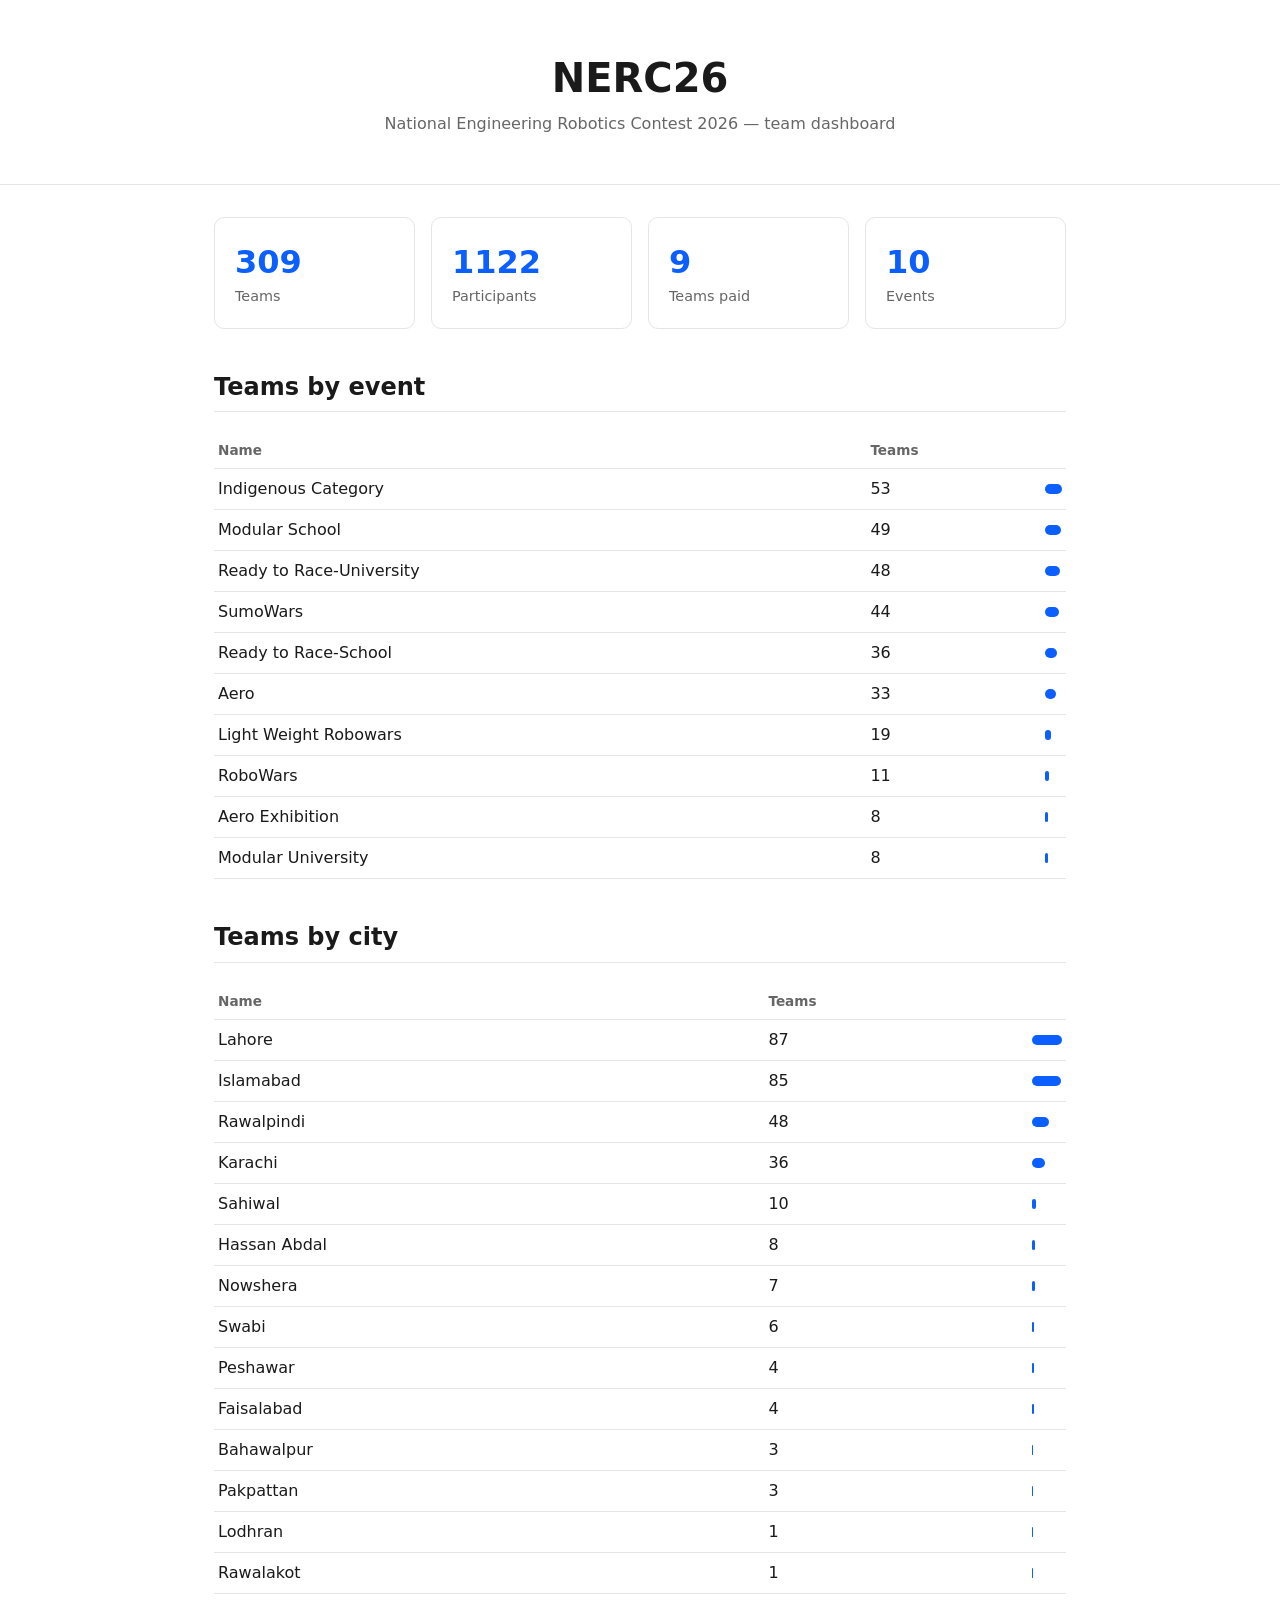
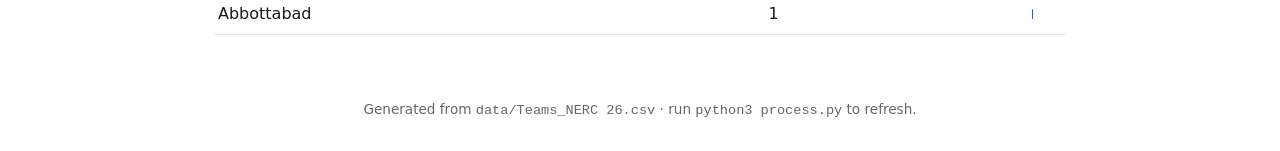
==== docs/index.html @ ea6c5599 "Initial commit: NERC26 dashboard and seeding tools Co-Authored-By: Claude Opus 4.8 <noreply@anthropi" ====
<!DOCTYPE html>
<html lang="en">
<head>
  <meta charset="utf-8" />
  <meta name="viewport" content="width=device-width, initial-scale=1" />
  <title>NERC26</title>
  <style>
    :root { --fg: #1a1a1a; --muted: #666; --accent: #0b5fff; --line: #e5e5e5; }
    * { box-sizing: border-box; }
    body {
      font-family: -apple-system, system-ui, Segoe UI, Roboto, sans-serif;
      color: var(--fg); margin: 0; line-height: 1.5;
    }
    header {
      padding: 3rem 1.5rem; text-align: center;
      border-bottom: 1px solid var(--line);
    }
    header h1 { margin: 0 0 .25rem; font-size: 2.5rem; }
    header p { margin: 0; color: var(--muted); }
    main { max-width: 900px; margin: 0 auto; padding: 2rem 1.5rem; }
    .cards { display: grid; grid-template-columns: repeat(auto-fit, minmax(160px, 1fr)); gap: 1rem; }
    .card { border: 1px solid var(--line); border-radius: 10px; padding: 1.25rem; }
    .card .num { font-size: 2rem; font-weight: 700; color: var(--accent); }
    .card .label { color: var(--muted); font-size: .9rem; }
    h2 { margin-top: 2.5rem; border-bottom: 1px solid var(--line); padding-bottom: .4rem; }
    table { width: 100%; border-collapse: collapse; }
    th, td { text-align: left; padding: .5rem .25rem; border-bottom: 1px solid var(--line); }
    th { color: var(--muted); font-weight: 600; font-size: .85rem; }
    .bar { background: var(--accent); height: 10px; border-radius: 5px; }
    footer { color: var(--muted); text-align: center; padding: 2rem; font-size: .85rem; }
  </style>
</head>
<body>
  <header>
    <h1>NERC26</h1>
    <p>National Engineering Robotics Contest 2026 — team dashboard</p>
  </header>
  <main>
    <div class="cards" id="cards"></div>
    <h2>Teams by event</h2>
    <table id="events"><tbody></tbody></table>
    <h2>Teams by city</h2>
    <table id="cities"><tbody></tbody></table>
  </main>
  <footer>Generated from <code>data/Teams_NERC 26.csv</code> · run <code>python3 process.py</code> to refresh.</footer>

  <script>
    async function load() {
      const d = await fetch('data.json').then(r => r.json());

      const cards = [
        ['Teams', d.total_teams],
        ['Participants', d.total_participants],
        ['Teams paid', d.teams_paid],
        ['Events', Object.keys(d.by_event).length],
      ];
      document.getElementById('cards').innerHTML = cards.map(
        ([l, n]) => `<div class="card"><div class="num">${n}</div><div class="label">${l}</div></div>`
      ).join('');

      function fill(id, obj, max) {
        const top = Object.entries(obj).slice(0, max || 999);
        const peak = Math.max(...top.map(([, v]) => v));
        document.querySelector(`#${id} tbody`).innerHTML =
          `<tr><th>Name</th><th>Teams</th><th></th></tr>` +
          top.map(([k, v]) =>
            `<tr><td>${k || '(blank)'}</td><td>${v}</td>
             <td><div class="bar" style="width:${(v / peak) * 100}%"></div></td></tr>`
          ).join('');
      }
      fill('events', d.by_event);
      fill('cities', d.by_city, 15);
    }
    load();
  </script>
</body>
</html>
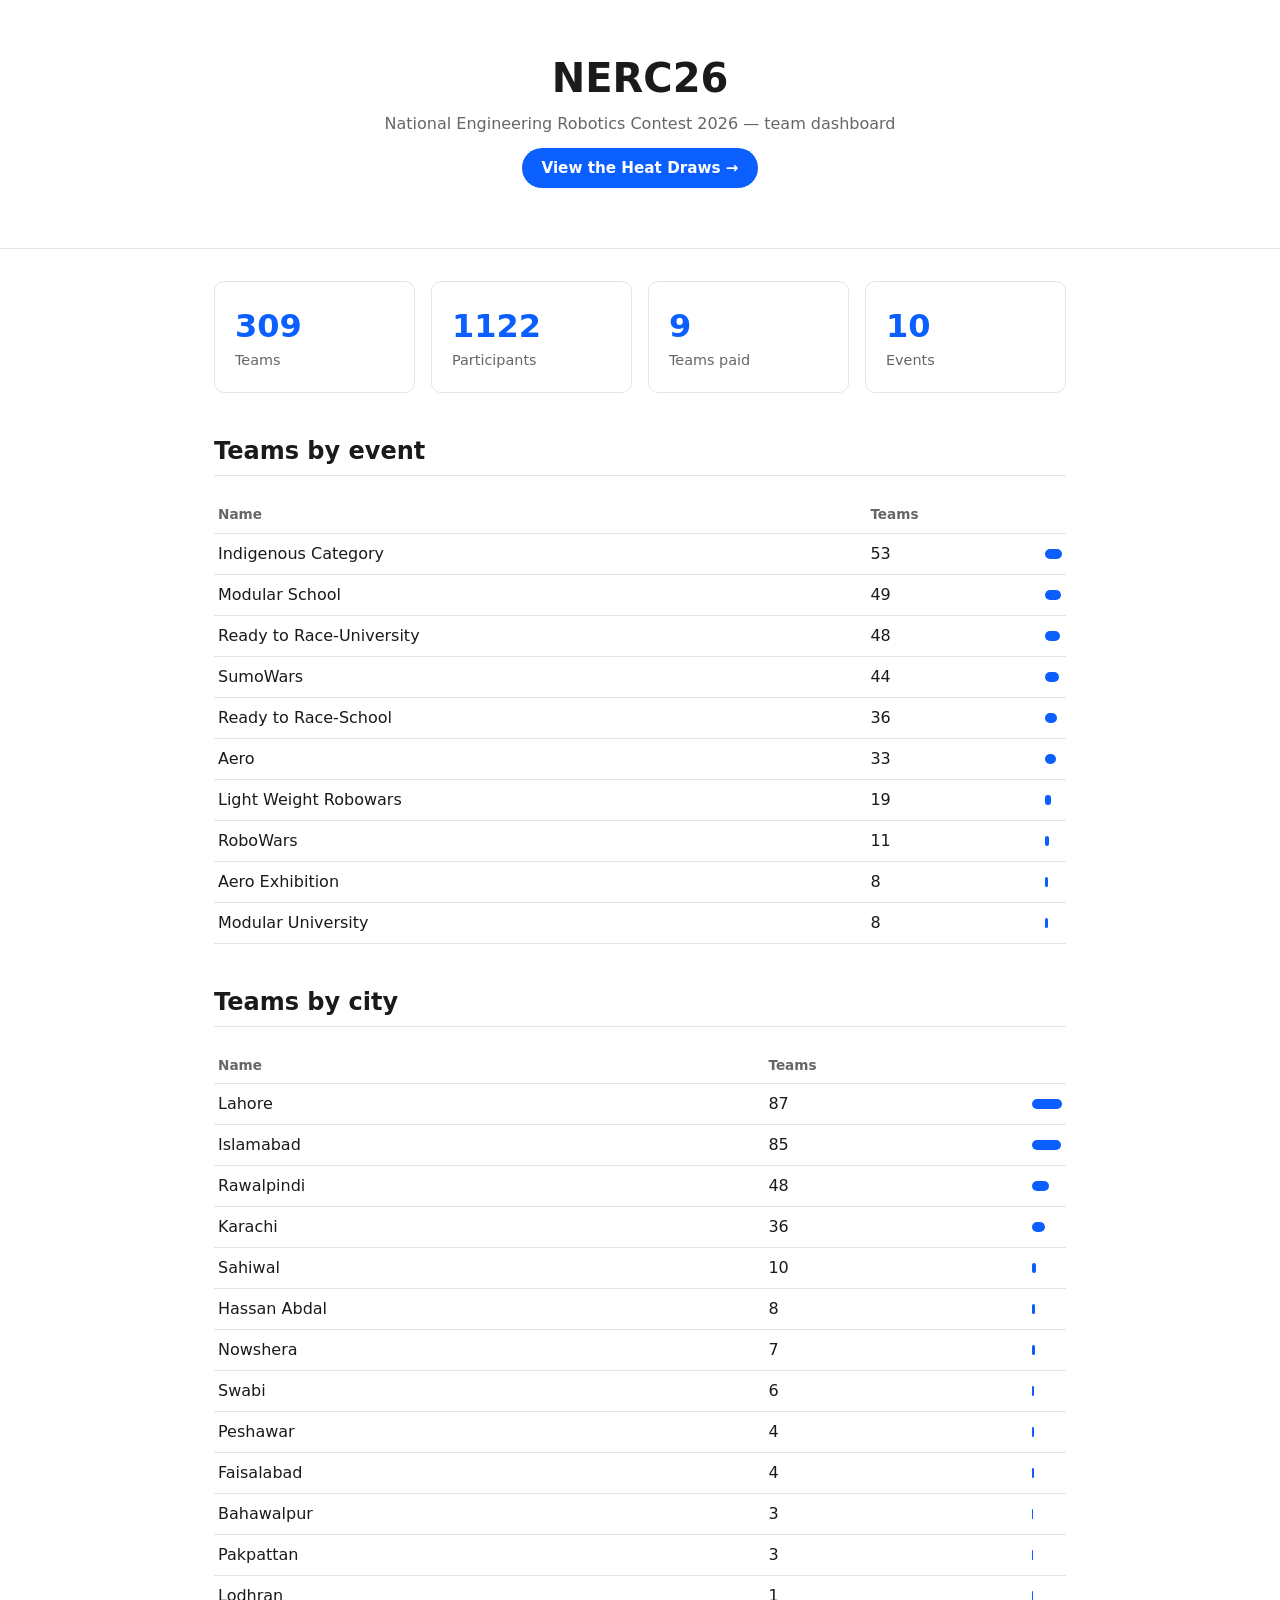
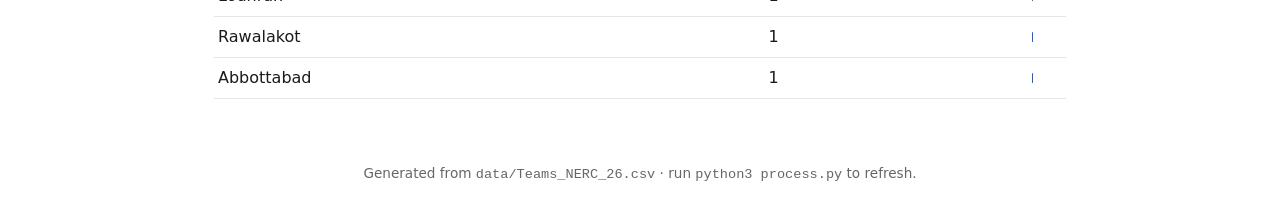
==== commit 447b6c54: "testing 1" ====
--- a/docs/index.html
+++ b/docs/index.html
@@ -16,7 +16,13 @@
       border-bottom: 1px solid var(--line);
     }
     header h1 { margin: 0 0 .25rem; font-size: 2.5rem; }
-    header p { margin: 0; color: var(--muted); }
+    header p { margin: 0 0 .75rem; color: var(--muted); }
+    .cta {
+      display: inline-block; text-decoration: none; font-weight: 700;
+      background: var(--accent); color: #fff; padding: .55rem 1.2rem;
+      border-radius: 999px; font-size: .95rem;
+    }
+    .cta:hover { opacity: .9; }
     main { max-width: 900px; margin: 0 auto; padding: 2rem 1.5rem; }
     .cards { display: grid; grid-template-columns: repeat(auto-fit, minmax(160px, 1fr)); gap: 1rem; }
     .card { border: 1px solid var(--line); border-radius: 10px; padding: 1.25rem; }
@@ -34,6 +40,7 @@
   <header>
     <h1>NERC26</h1>
     <p>National Engineering Robotics Contest 2026 — team dashboard</p>
+    <p><a class="cta" href="draws.html">View the Heat Draws →</a></p>
   </header>
   <main>
     <div class="cards" id="cards"></div>
@@ -42,7 +49,7 @@
     <h2>Teams by city</h2>
     <table id="cities"><tbody></tbody></table>
   </main>
-  <footer>Generated from <code>data/Teams_NERC 26.csv</code> · run <code>python3 process.py</code> to refresh.</footer>
+  <footer>Generated from <code>data/Teams_NERC_26.csv</code> · run <code>python3 process.py</code> to refresh.</footer>
 
   <script>
     async function load() {
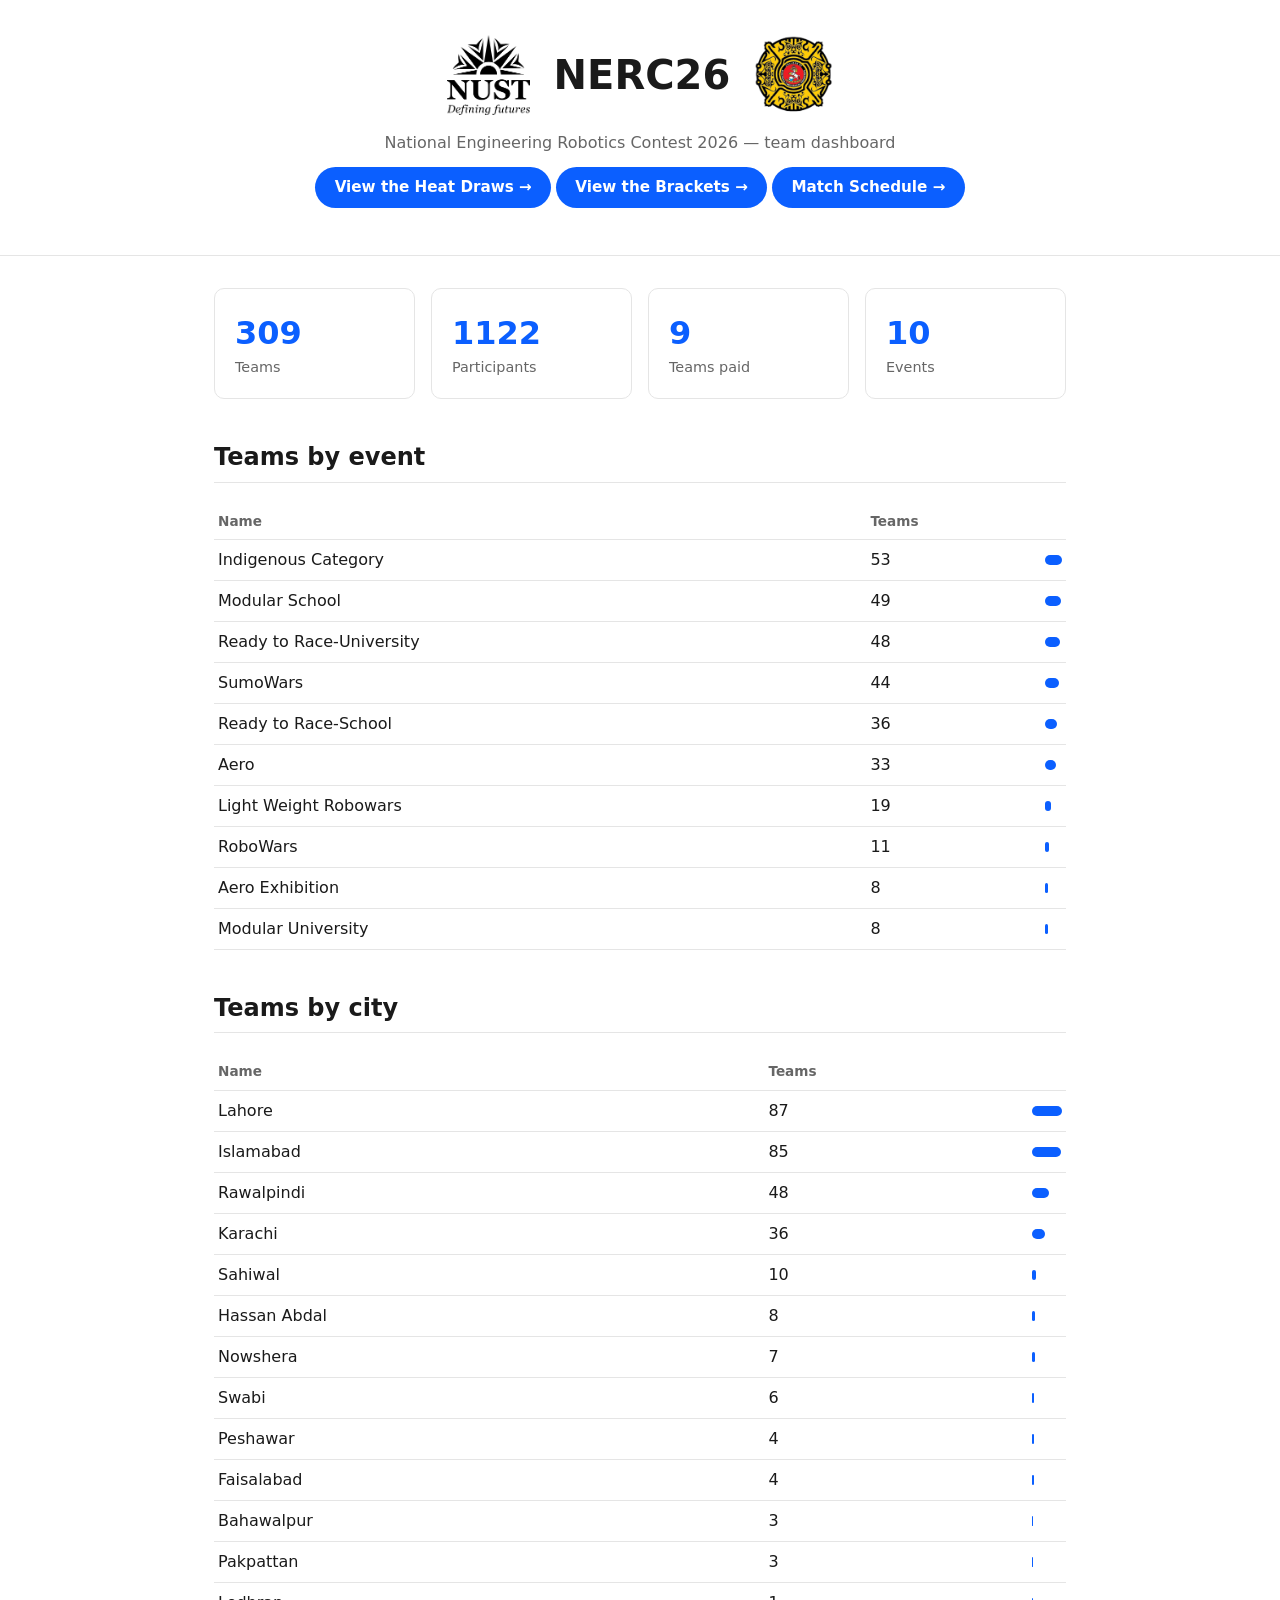
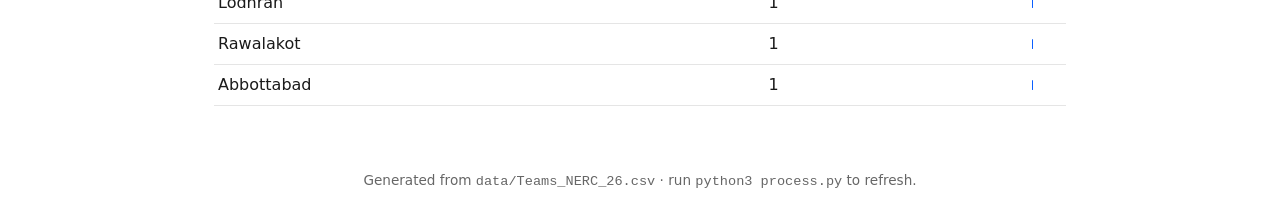
==== commit 1db49ba7: "testing2" ====
--- a/docs/index.html
+++ b/docs/index.html
@@ -12,11 +12,19 @@
       color: var(--fg); margin: 0; line-height: 1.5;
     }
     header {
-      padding: 3rem 1.5rem; text-align: center;
+      padding: 2.2rem 1.5rem; text-align: center;
       border-bottom: 1px solid var(--line);
     }
-    header h1 { margin: 0 0 .25rem; font-size: 2.5rem; }
+    .brandbar { display: flex; align-items: center; justify-content: center;
+      gap: 1.5rem; margin-bottom: 1rem; }
+    .brandbar img { height: 80px; width: auto; }
+    .brandbar h1 { margin: 0; font-size: 2.5rem; }
     header p { margin: 0 0 .75rem; color: var(--muted); }
+    @media (max-width: 600px) {
+      .brandbar { gap: .8rem; }
+      .brandbar img { height: 46px; }
+      .brandbar h1 { font-size: 1.5rem; }
+    }
     .cta {
       display: inline-block; text-decoration: none; font-weight: 700;
       background: var(--accent); color: #fff; padding: .55rem 1.2rem;
@@ -38,9 +46,15 @@
 </head>
 <body>
   <header>
-    <h1>NERC26</h1>
+    <div class="brandbar">
+      <img src="nust.png" alt="NUST" />
+      <h1>NERC26</h1>
+      <img src="ceme.png" alt="CEME" />
+    </div>
     <p>National Engineering Robotics Contest 2026 — team dashboard</p>
-    <p><a class="cta" href="draws.html">View the Heat Draws →</a></p>
+    <p><a class="cta" href="draws.html">View the Heat Draws →</a>
+       <a class="cta" href="bracket.html">View the Brackets →</a>
+       <a class="cta" href="schedule.html">Match Schedule →</a></p>
   </header>
   <main>
     <div class="cards" id="cards"></div>
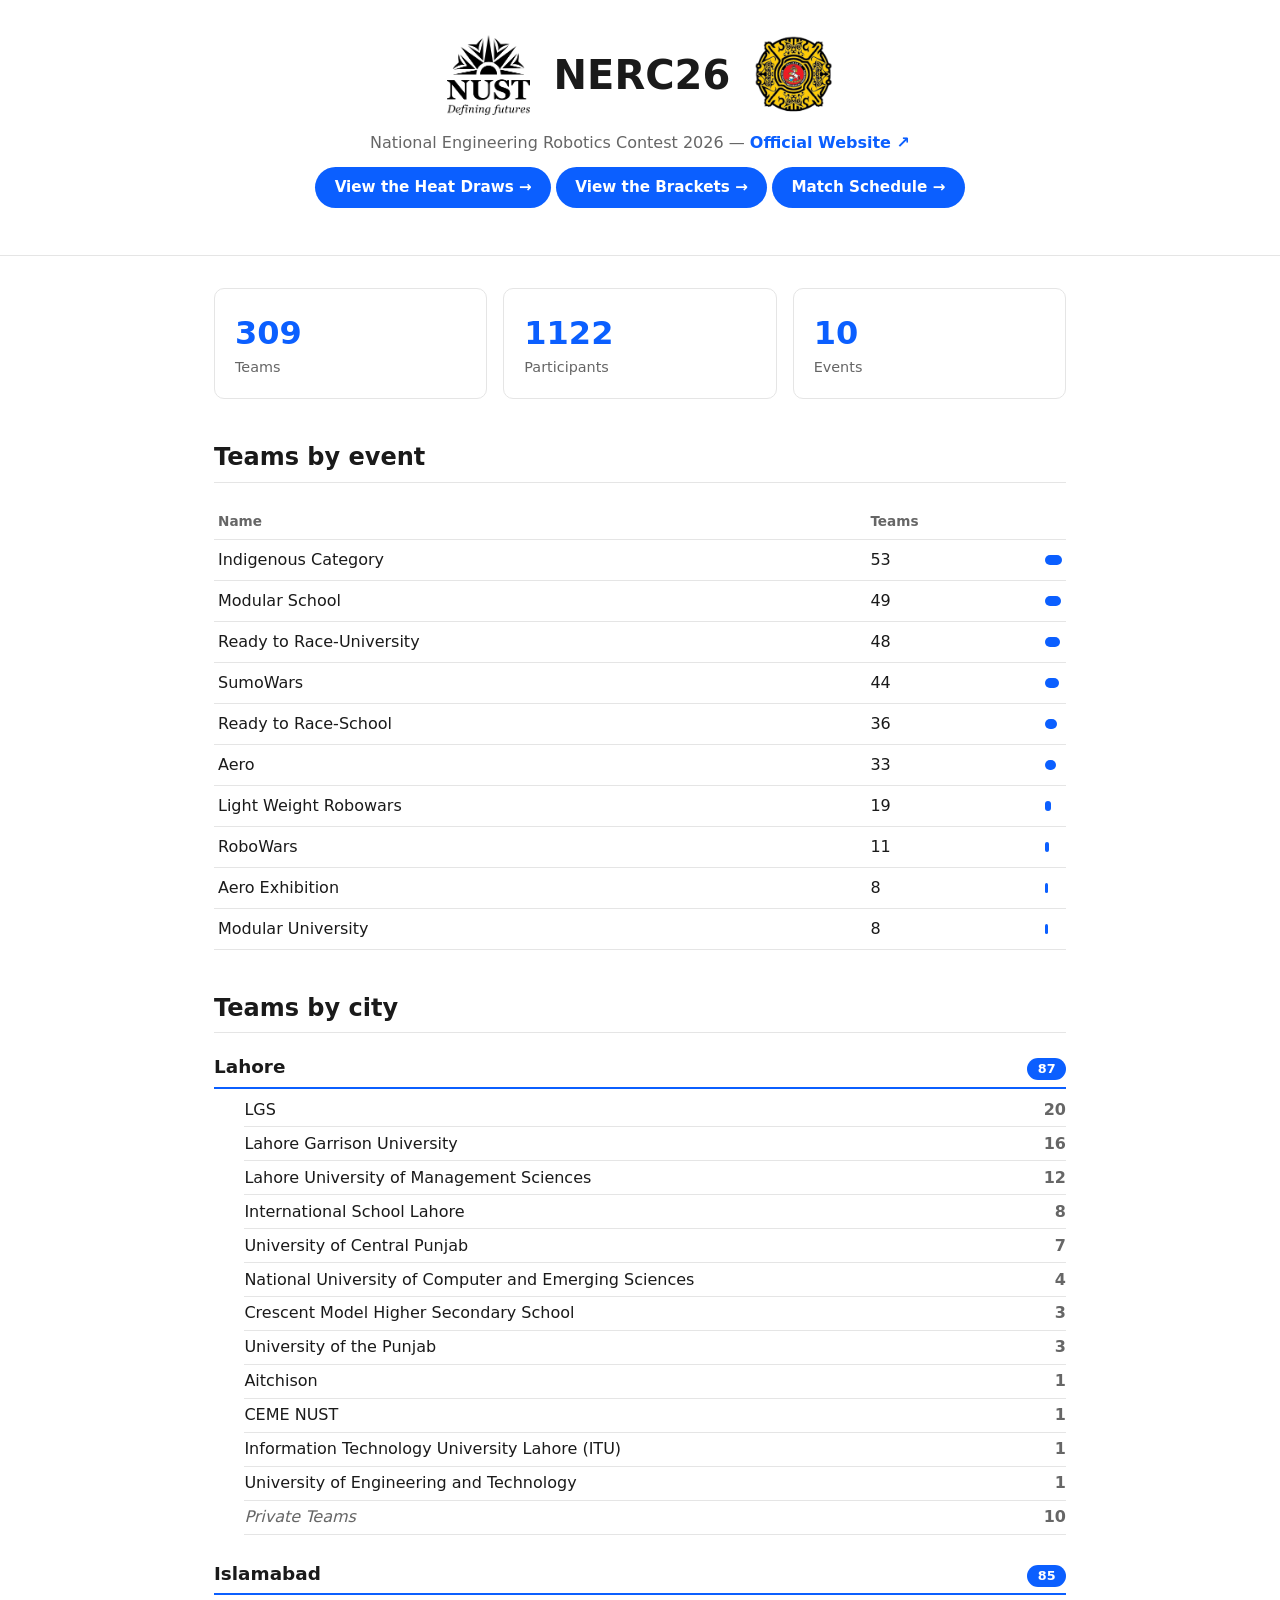
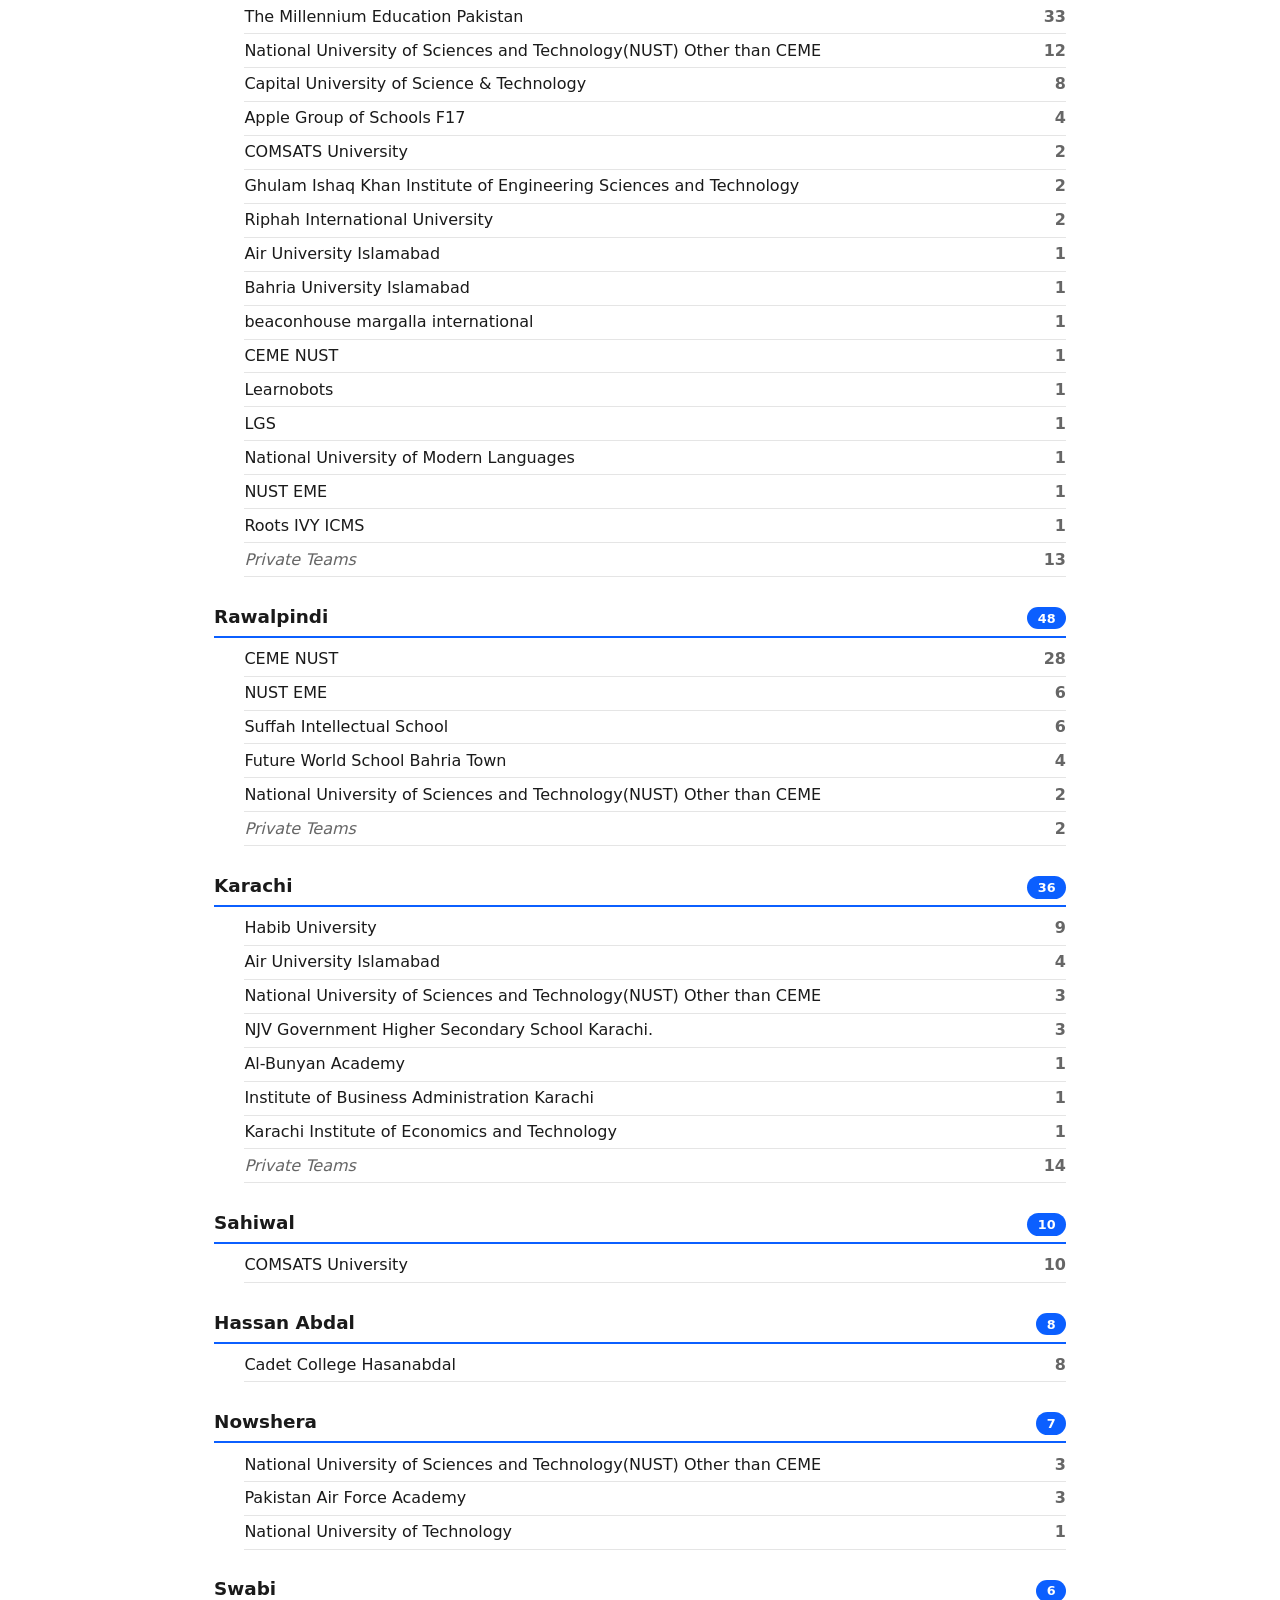
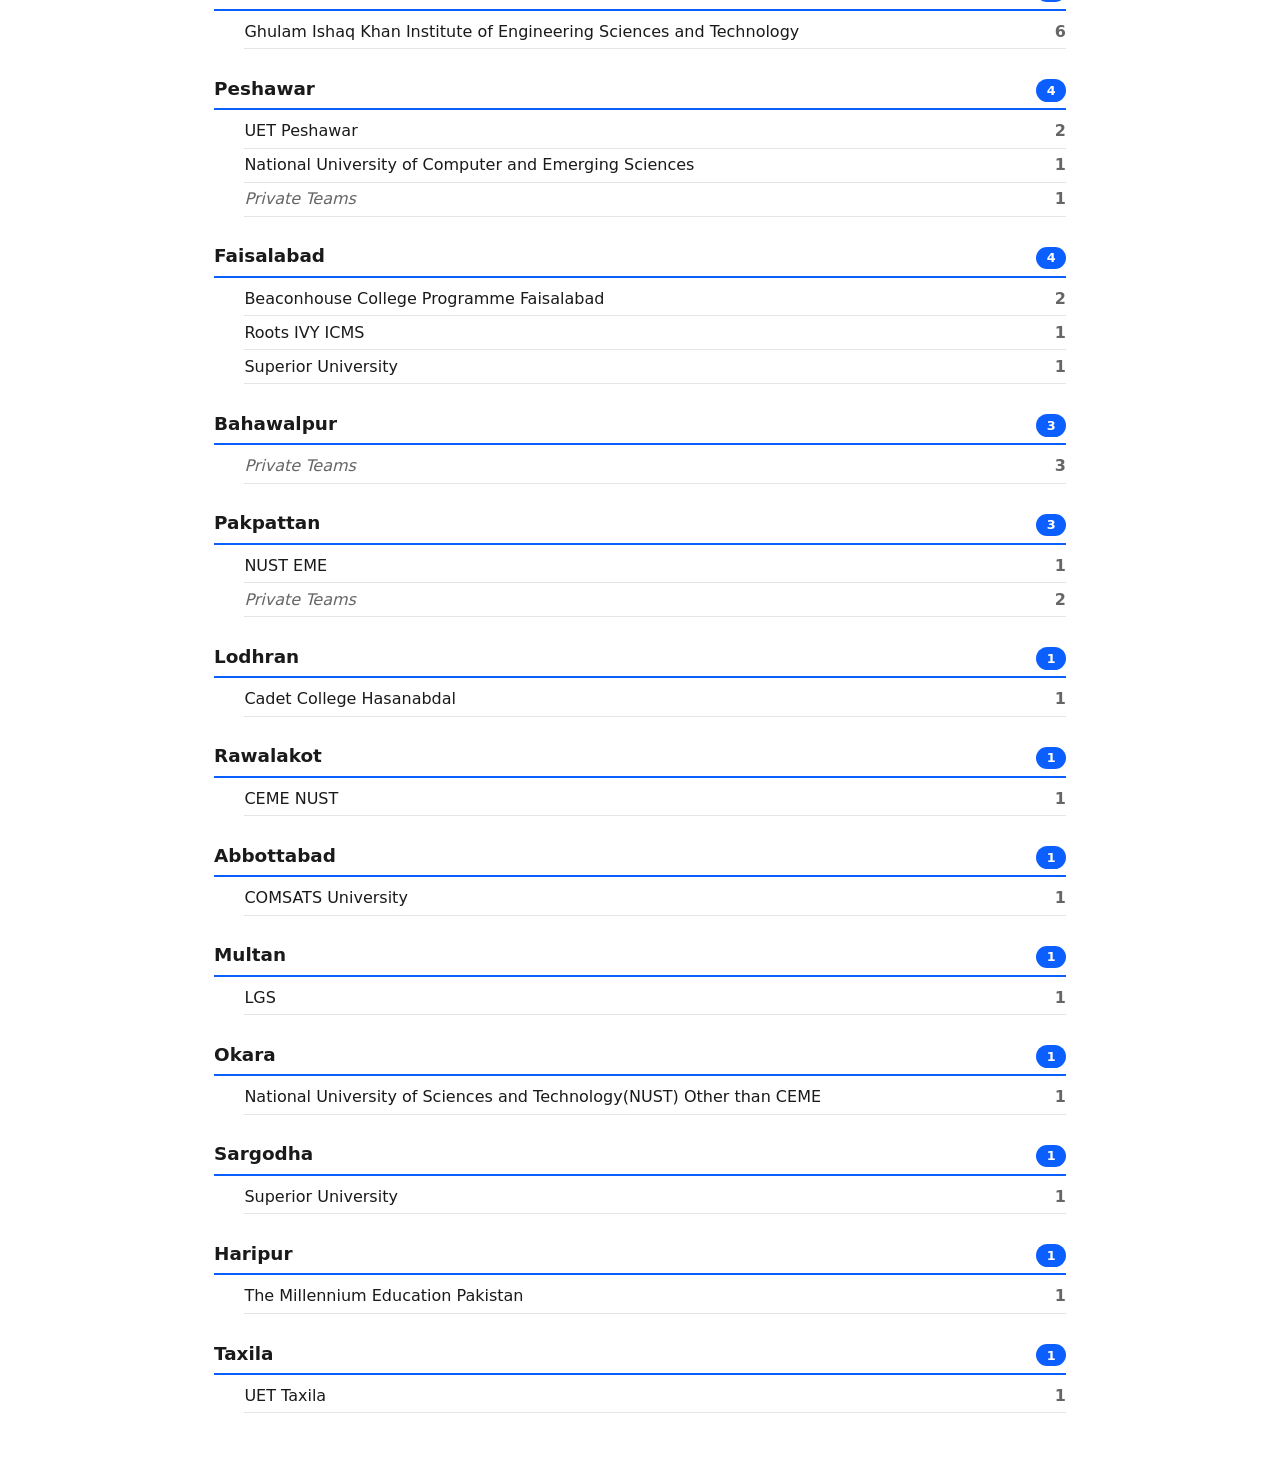
==== commit e14d992e: "Update website: 2026-06-09 09:55" ====
--- a/docs/index.html
+++ b/docs/index.html
@@ -41,7 +41,23 @@
     th, td { text-align: left; padding: .5rem .25rem; border-bottom: 1px solid var(--line); }
     th { color: var(--muted); font-weight: 600; font-size: .85rem; }
     .bar { background: var(--accent); height: 10px; border-radius: 5px; }
-    footer { color: var(--muted); text-align: center; padding: 2rem; font-size: .85rem; }
+
+    /* Teams by city -> institution breakdown */
+    .city { margin-bottom: 1.6rem; }
+    .city-head { display: flex; align-items: baseline; gap: .6rem;
+      border-bottom: 2px solid var(--accent); padding-bottom: .35rem; margin-bottom: .3rem; }
+    .city-head .name { font-size: 1.15rem; font-weight: 700; }
+    .city-head .count { margin-left: auto; background: var(--accent); color: #fff;
+      border-radius: 999px; padding: .1rem .65rem; font-size: .8rem; font-weight: 700;
+      font-variant-numeric: tabular-nums; }
+    ol.insts { margin: .25rem 0 0; padding: 0 0 0 1.9rem; }
+    ol.insts li { display: flex; align-items: baseline; gap: 1rem; padding: .28rem 0;
+      border-bottom: 1px solid var(--line); }
+    ol.insts li::marker { color: var(--muted); font-size: .85rem; }
+    ol.insts .iname { flex: 1; min-width: 0; }
+    ol.insts .icount { flex: 0 0 auto; color: var(--muted); font-weight: 700;
+      font-variant-numeric: tabular-nums; }
+    ol.insts li.private .iname { color: var(--muted); font-style: italic; }
   </style>
 </head>
 <body>
@@ -51,7 +67,7 @@
       <h1>NERC26</h1>
       <img src="ceme.png" alt="CEME" />
     </div>
-    <p>National Engineering Robotics Contest 2026 — team dashboard</p>
+    <p>National Engineering Robotics Contest 2026 — <a href="https://www.dmtsnust.com/" target="_blank" rel="noopener" style="color:var(--accent);font-weight:600;text-decoration:none">Official Website ↗</a></p>
     <p><a class="cta" href="draws.html">View the Heat Draws →</a>
        <a class="cta" href="bracket.html">View the Brackets →</a>
        <a class="cta" href="schedule.html">Match Schedule →</a></p>
@@ -61,18 +77,16 @@
     <h2>Teams by event</h2>
     <table id="events"><tbody></tbody></table>
     <h2>Teams by city</h2>
-    <table id="cities"><tbody></tbody></table>
+    <div id="cities"></div>
   </main>
-  <footer>Generated from <code>data/Teams_NERC_26.csv</code> · run <code>python3 process.py</code> to refresh.</footer>
 
   <script>
     async function load() {
-      const d = await fetch('data.json').then(r => r.json());
+      const d = await fetch('data.json', { cache: 'no-store' }).then(r => r.json());
 
       const cards = [
         ['Teams', d.total_teams],
         ['Participants', d.total_participants],
-        ['Teams paid', d.teams_paid],
         ['Events', Object.keys(d.by_event).length],
       ];
       document.getElementById('cards').innerHTML = cards.map(
@@ -90,7 +104,21 @@
           ).join('');
       }
       fill('events', d.by_event);
-      fill('cities', d.by_city, 15);
+
+      document.getElementById('cities').innerHTML =
+        Object.entries(d.by_city_detail || {}).map(([city, info]) => `
+          <div class="city">
+            <div class="city-head"><span class="name">${city || '(blank)'}</span>
+              <span class="count">${info.total}</span></div>
+            <ol class="insts">
+              ${info.institutions.map(i =>
+                `<li${i.name === 'Private Teams' ? ' class="private"' : ''}>
+                   <span class="iname">${i.name}</span>
+                   <span class="icount">${i.count}</span></li>`
+              ).join('')}
+            </ol>
+          </div>`
+        ).join('');
     }
     load();
   </script>
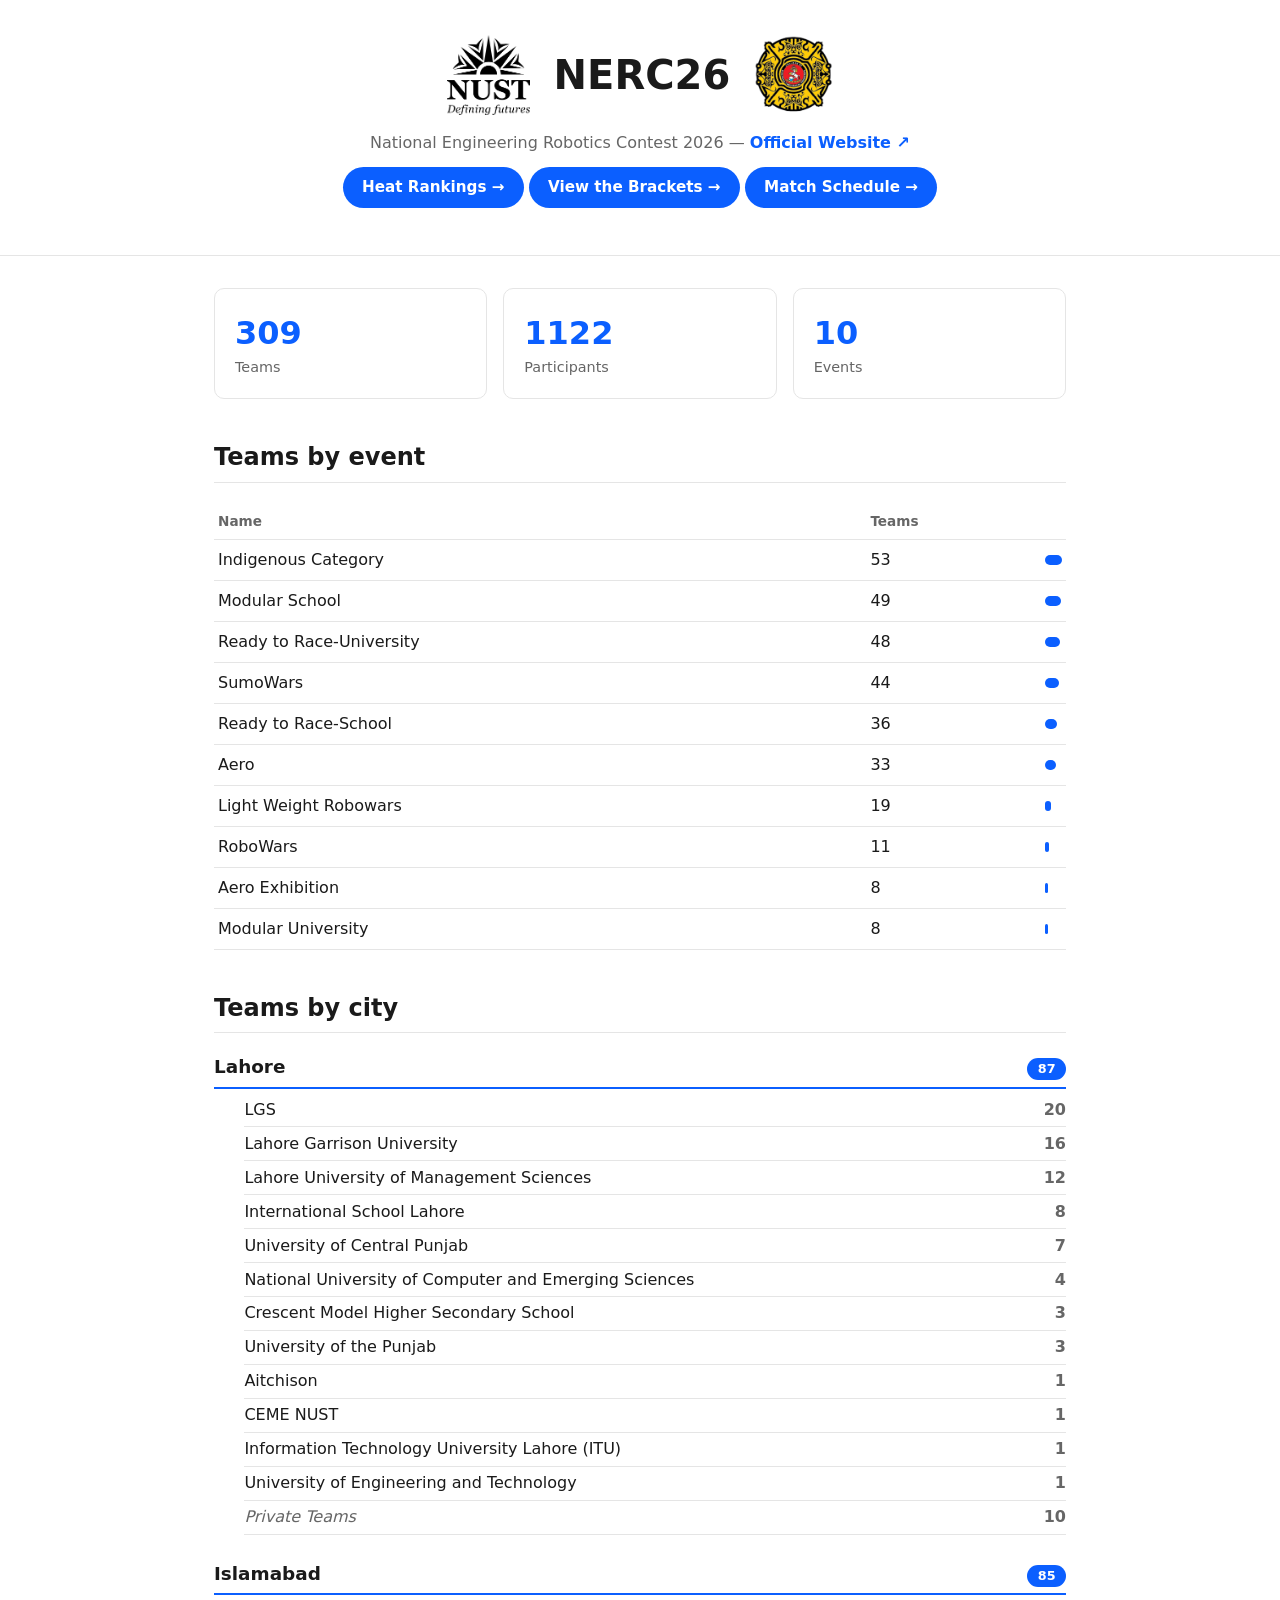
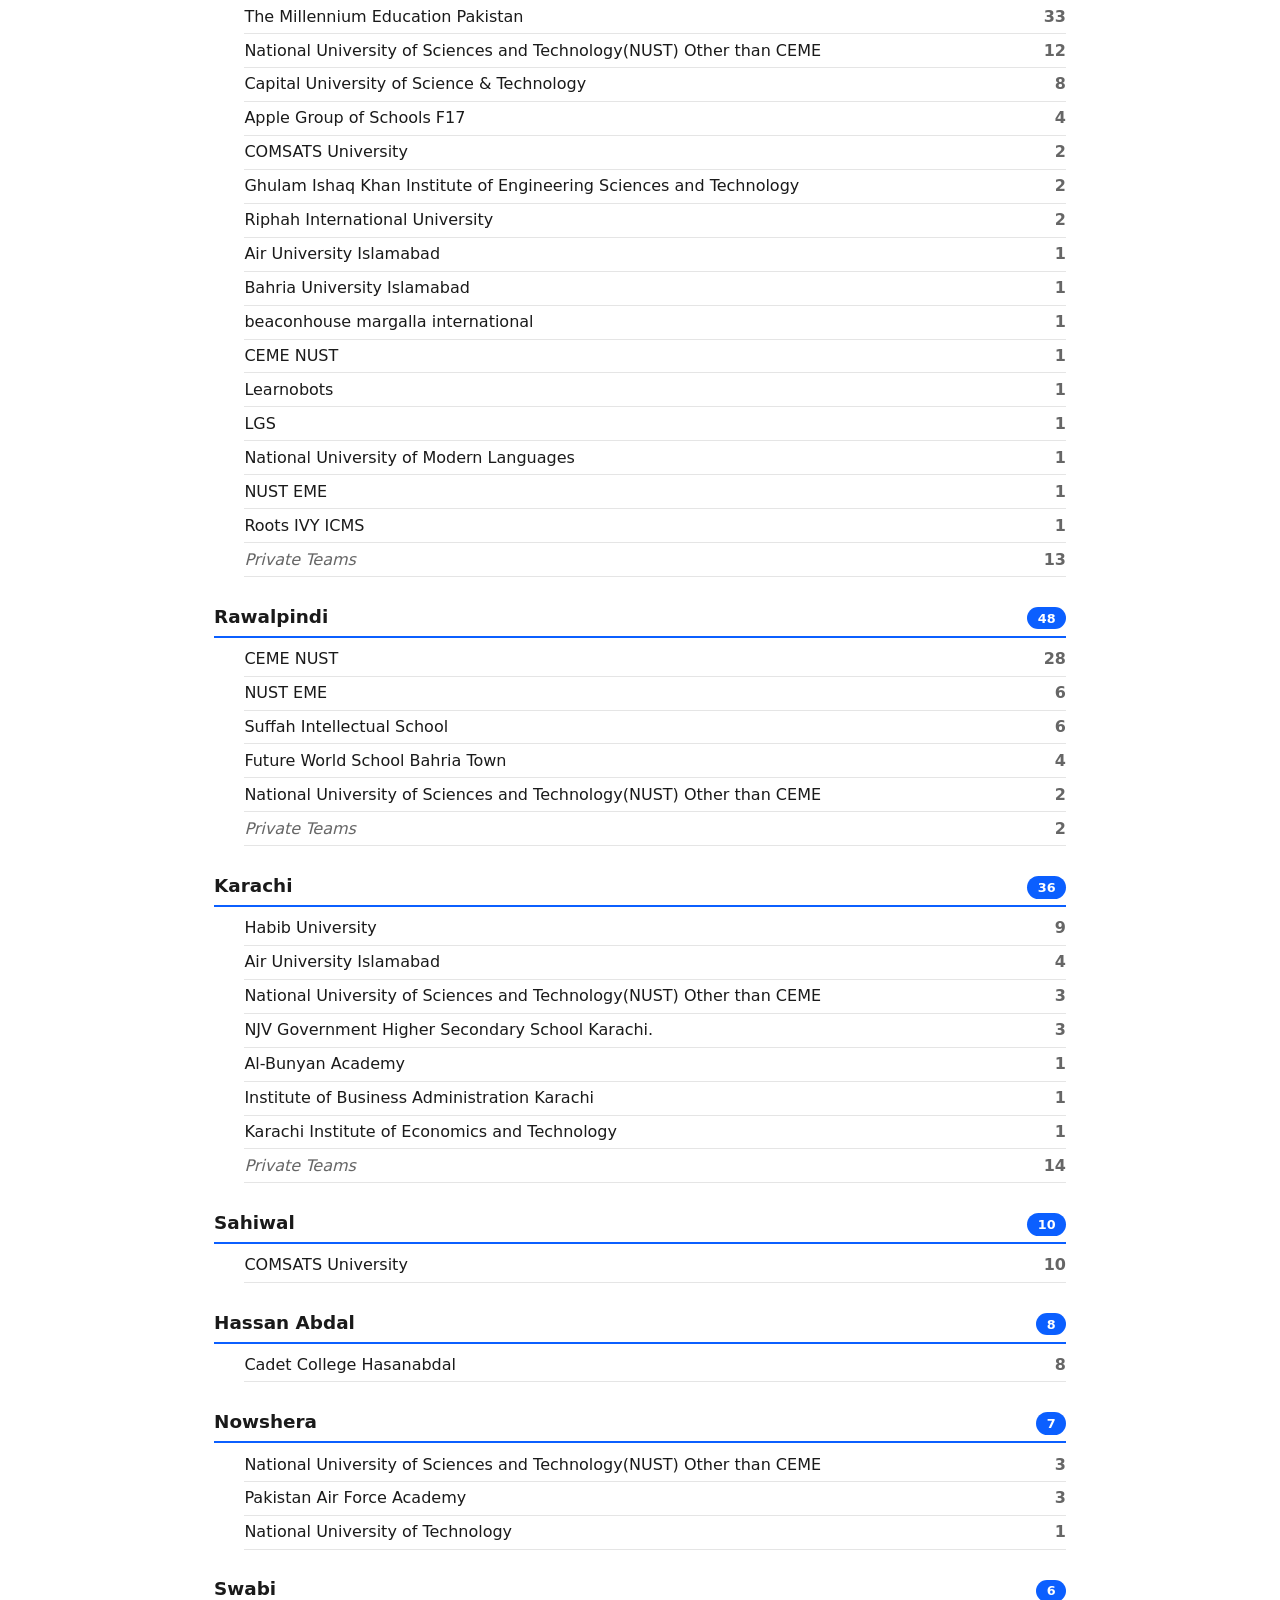
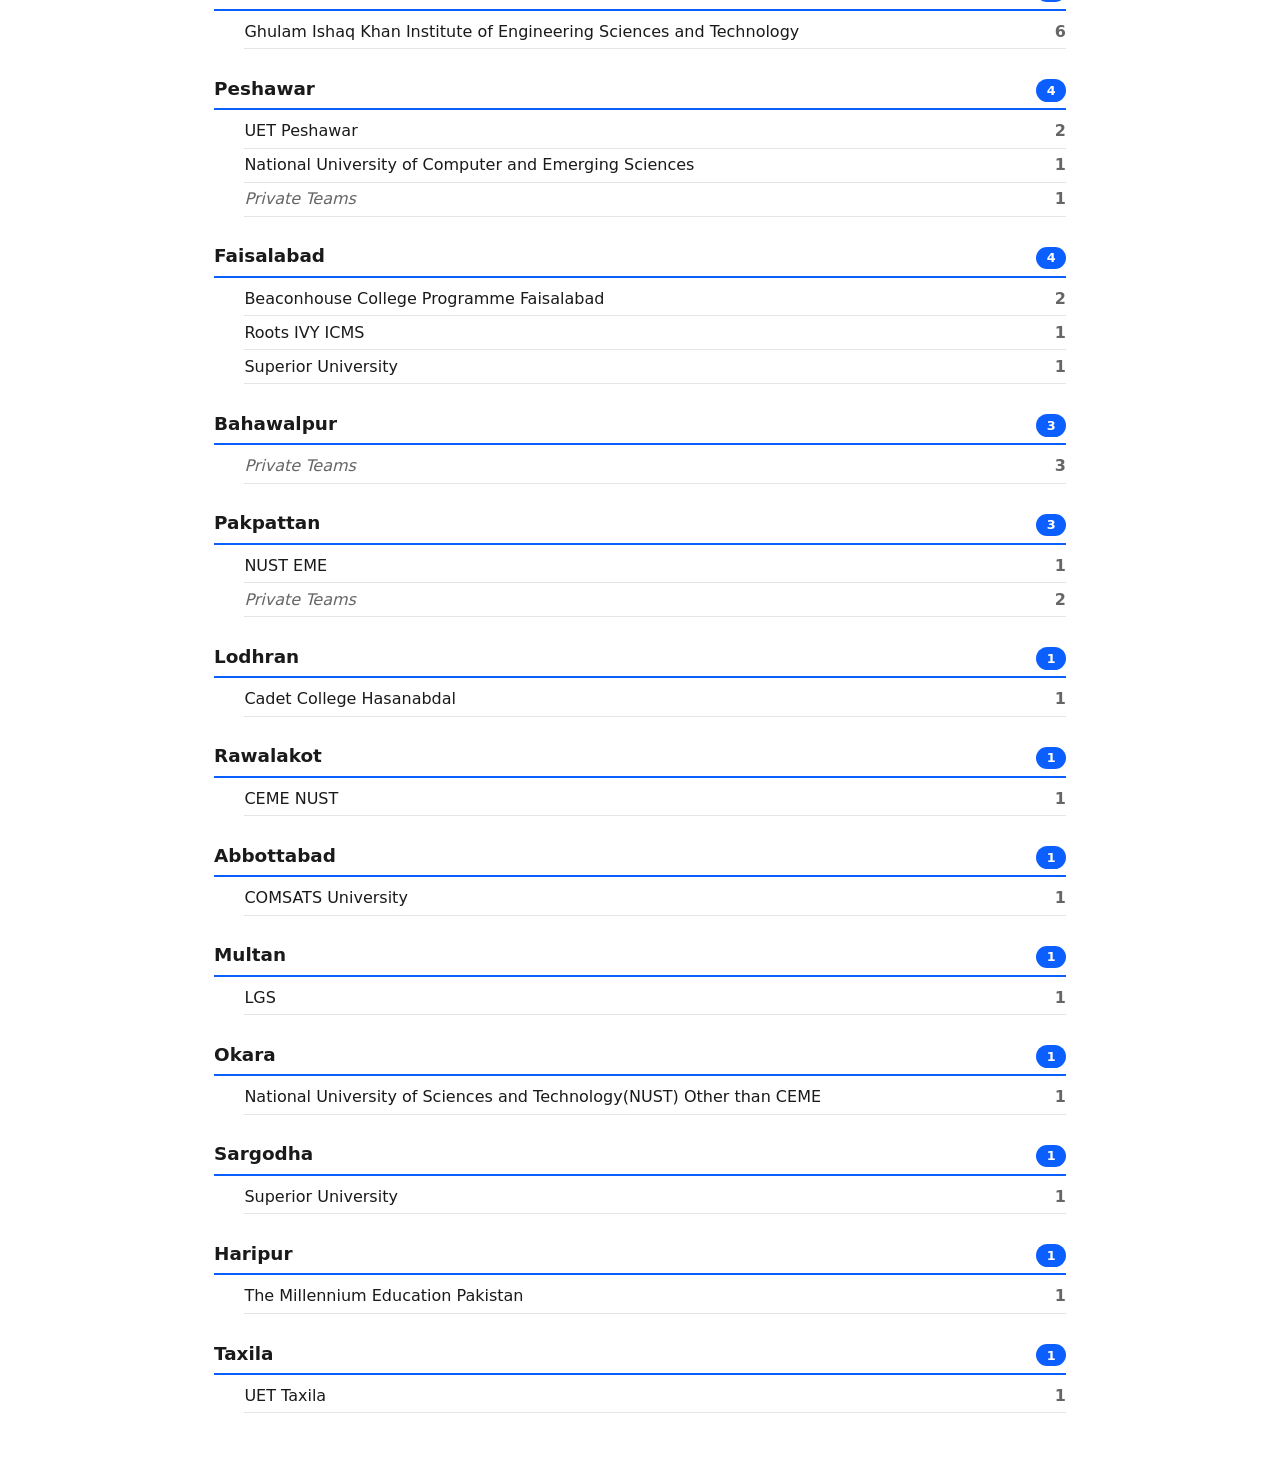
==== commit a77e3587: "Update website: 2026-06-11 19:37" ====
--- a/docs/index.html
+++ b/docs/index.html
@@ -68,7 +68,7 @@
       <img src="ceme.png" alt="CEME" />
     </div>
     <p>National Engineering Robotics Contest 2026 — <a href="https://www.dmtsnust.com/" target="_blank" rel="noopener" style="color:var(--accent);font-weight:600;text-decoration:none">Official Website ↗</a></p>
-    <p><a class="cta" href="draws.html">View the Heat Draws →</a>
+    <p><a class="cta" href="rankings.html">Heat Rankings →</a>
        <a class="cta" href="bracket.html">View the Brackets →</a>
        <a class="cta" href="schedule.html">Match Schedule →</a></p>
   </header>
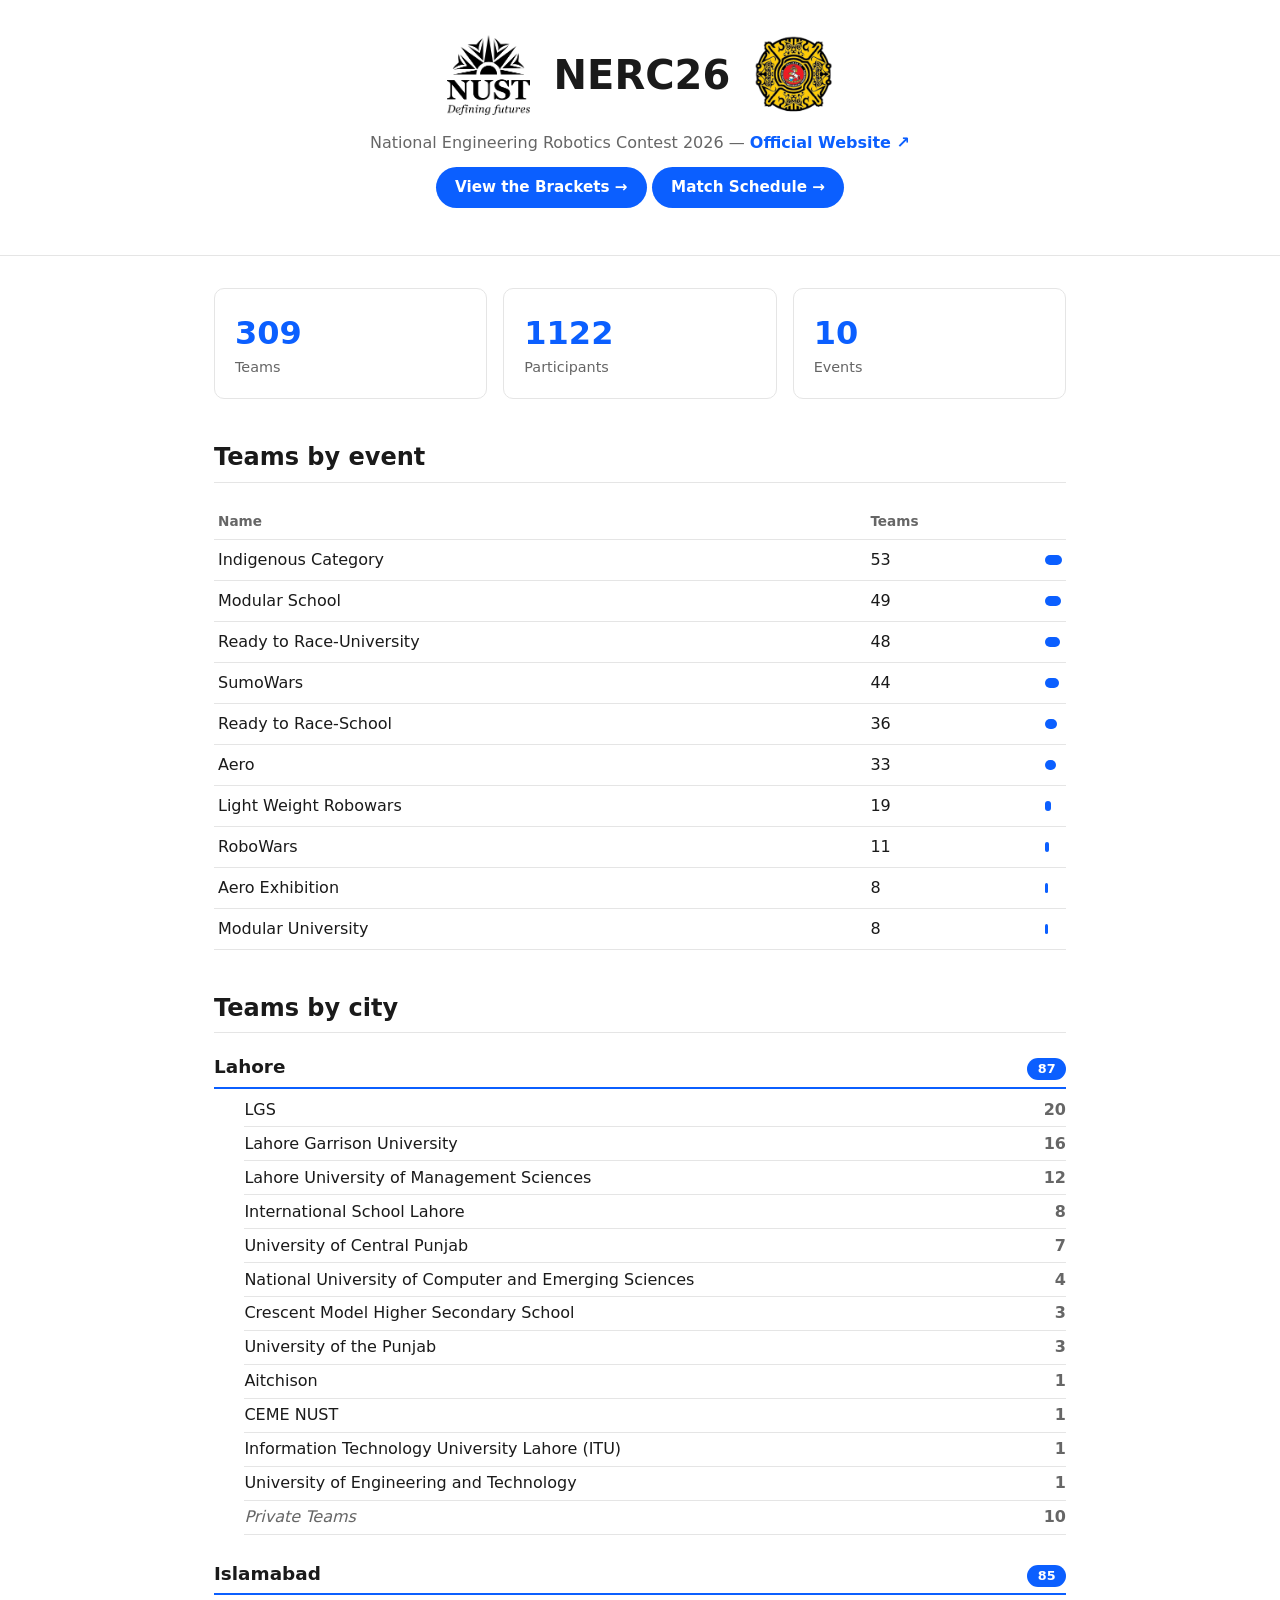
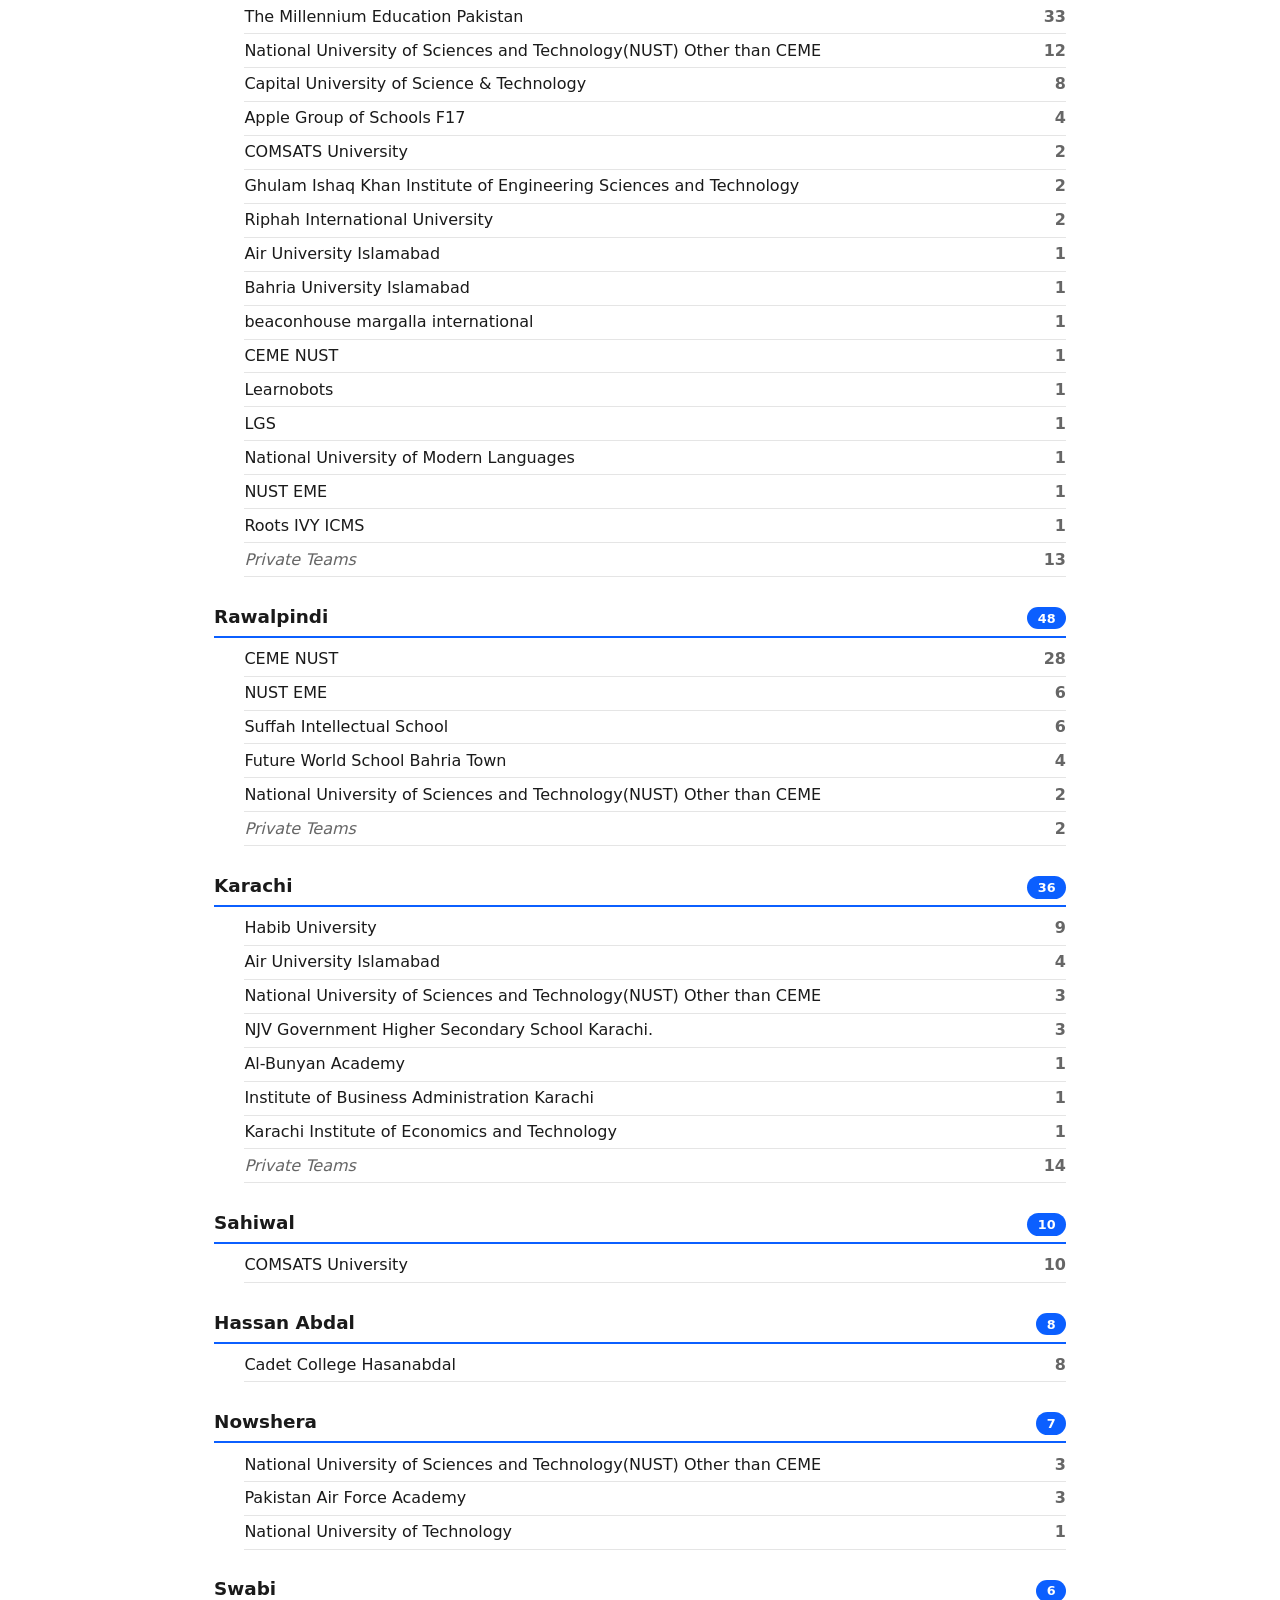
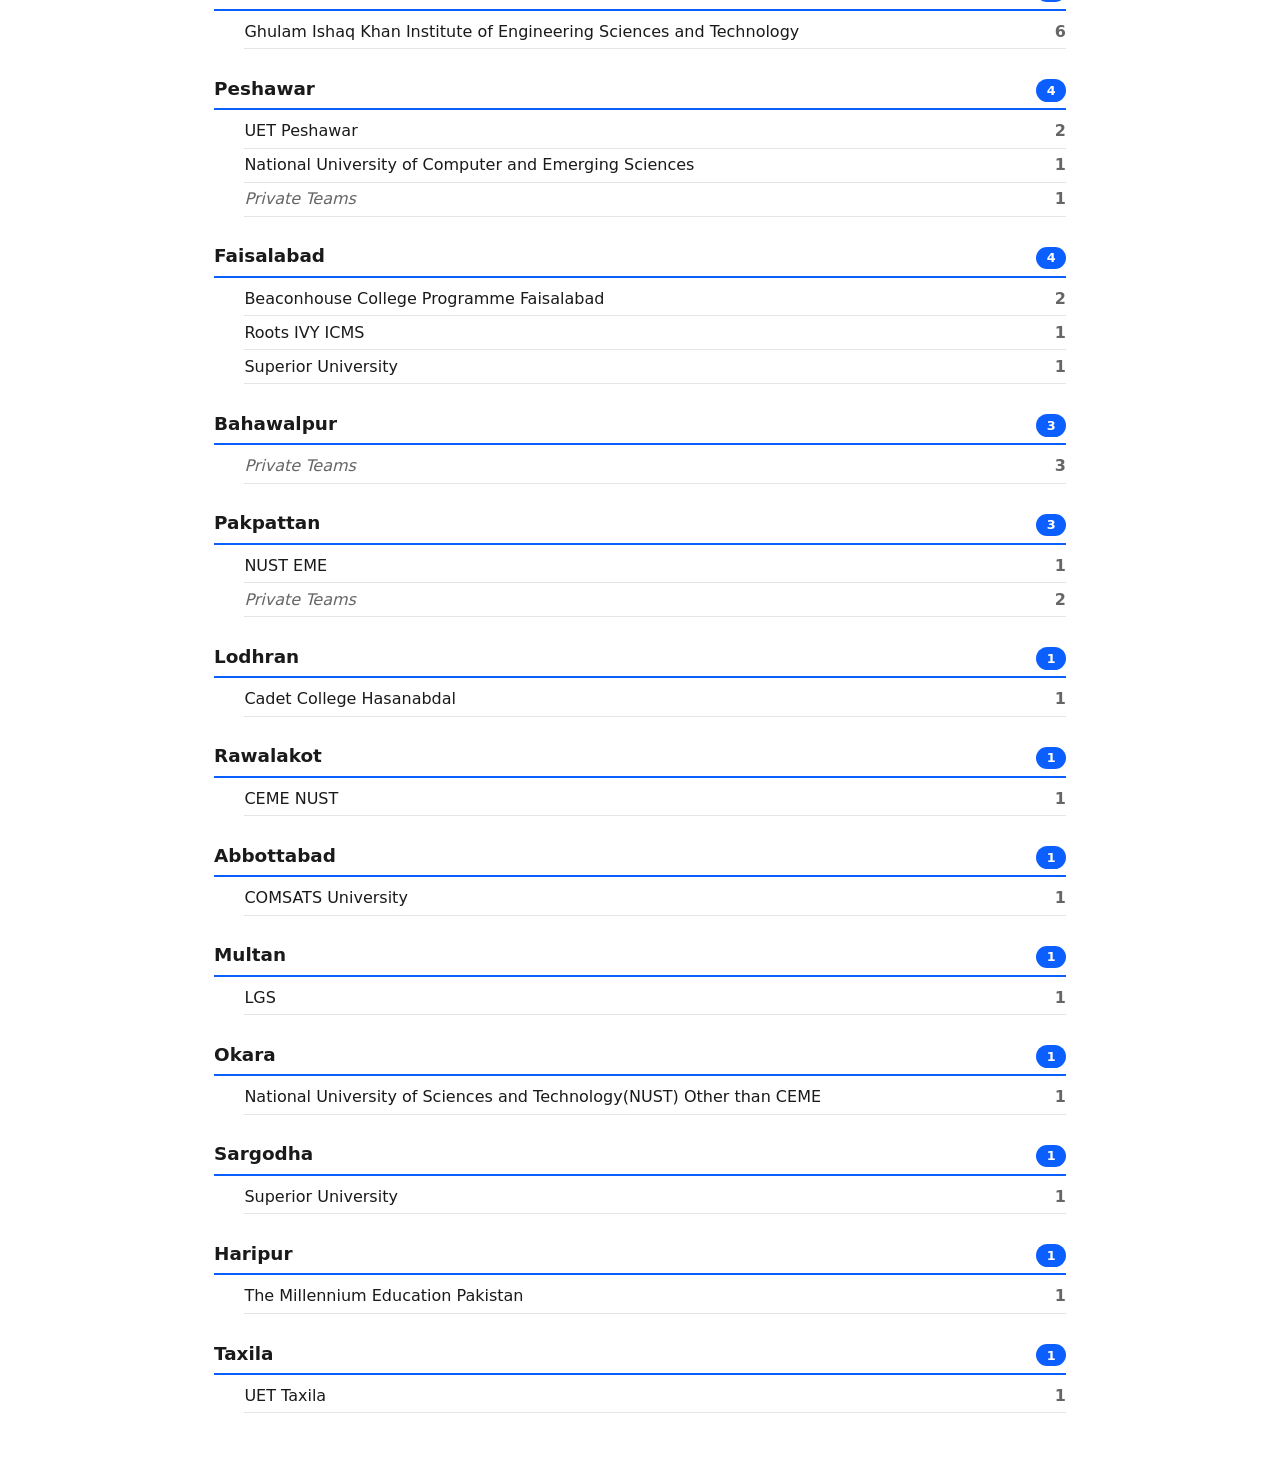
==== commit 7cb495cb: "Update website: 2026-06-12 00:01" ====
--- a/docs/index.html
+++ b/docs/index.html
@@ -68,8 +68,7 @@
       <img src="ceme.png" alt="CEME" />
     </div>
     <p>National Engineering Robotics Contest 2026 — <a href="https://www.dmtsnust.com/" target="_blank" rel="noopener" style="color:var(--accent);font-weight:600;text-decoration:none">Official Website ↗</a></p>
-    <p><a class="cta" href="rankings.html">Heat Rankings →</a>
-       <a class="cta" href="bracket.html">View the Brackets →</a>
+    <p><a class="cta" href="bracket.html">View the Brackets →</a>
        <a class="cta" href="schedule.html">Match Schedule →</a></p>
   </header>
   <main>
